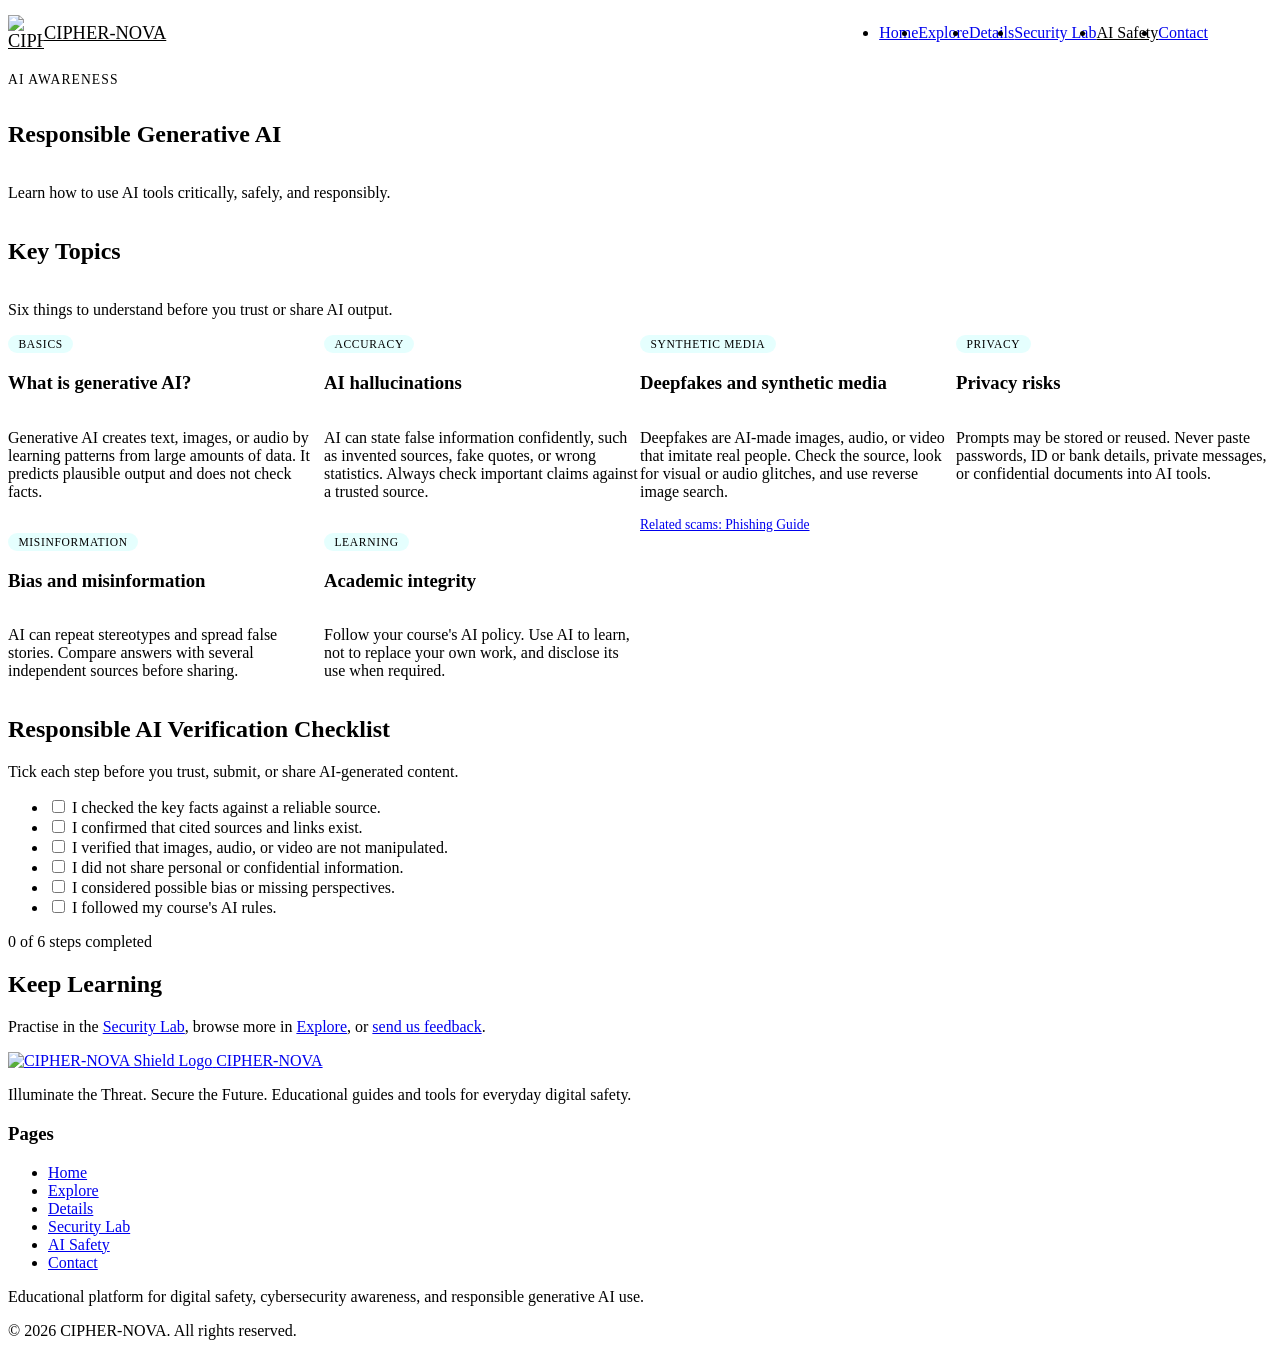
==== pages/ai-safety.html @ e1cb3e1b "fix: reorganized the project for clarity and applied the js functionality to security-lab.js" ====
<!doctype html>
<html lang="en">
  <head>
    <meta charset="UTF-8" />
    <meta name="viewport" content="width=device-width, initial-scale=1.0" />
    <meta
      name="description"
      content="Learn how generative AI works, where it fails, and how to verify AI output before you trust or share it."
    />
    <link rel="stylesheet" href="../css/global.css" />
    <link rel="stylesheet" href="../css/components.css" />
    <title>Responsible Generative AI | CIPHER-NOVA</title>
  </head>
  <body>
    <header class="navbar">
      <a href="../index.html" aria-label="CIPHER-NOVA Home" class="logo">
        <img
          src="../assets/icons/cipher-nova-logo.svg"
          alt="CIPHER-NOVA Shield Logo"
          width="36"
          height="36"
        />
        <span>CIPHER-NOVA</span>
      </a>

      <nav aria-label="Primary Navigation">
        <ul>
          <li><a href="../index.html">Home</a></li>
          <li><a href="explore.html">Explore</a></li>
          <li><a href="details.html">Details</a></li>
          <li><a href="security-lab.html">Security Lab</a></li>
          <li><a href="ai-safety.html" aria-current="page">AI Safety</a></li>
          <li><a href="contact.html">Contact</a></li>
        </ul>
      </nav>
    </header>

    <main>
      <section class="hero">
        <p>AI AWARENESS</p>
        <h1>Responsible Generative AI</h1>
        <p>Learn how to use AI tools critically, safely, and responsibly.</p>
      </section>

      <section class="featured">
        <h2>Key Topics</h2>
        <p>Six things to understand before you trust or share AI output.</p>

        <article id="what-is-genai">
          <span>Basics</span>
          <h3>What is generative AI?</h3>
          <p>
            Generative AI creates text, images, or audio by learning patterns
            from large amounts of data. It predicts plausible output and does
            not check facts.
          </p>
        </article>

        <article id="hallucinations">
          <span>Accuracy</span>
          <h3>AI hallucinations</h3>
          <p>
            AI can state false information confidently, such as invented
            sources, fake quotes, or wrong statistics. Always check important
            claims against a trusted source.
          </p>
        </article>

        <article id="deepfakes">
          <span>Synthetic Media</span>
          <h3>Deepfakes and synthetic media</h3>
          <p>
            Deepfakes are AI-made images, audio, or video that imitate real
            people. Check the source, look for visual or audio glitches, and use
            reverse image search.
          </p>
          <a href="details.html">Related scams: Phishing Guide</a>
        </article>

        <article id="privacy">
          <span>Privacy</span>
          <h3>Privacy risks</h3>
          <p>
            Prompts may be stored or reused. Never paste passwords, ID or bank
            details, private messages, or confidential documents into AI tools.
          </p>
        </article>

        <article id="bias">
          <span>Misinformation</span>
          <h3>Bias and misinformation</h3>
          <p>
            AI can repeat stereotypes and spread false stories. Compare answers
            with several independent sources before sharing.
          </p>
        </article>

        <article id="integrity">
          <span>Learning</span>
          <h3>Academic integrity</h3>
          <p>
            Follow your course's AI policy. Use AI to learn, not to replace your
            own work, and disclose its use when required.
          </p>
        </article>
      </section>

      <section id="checklist">
        <h2>Responsible AI Verification Checklist</h2>
        <p>Tick each step before you trust, submit, or share AI-generated content.</p>

        <form id="ai-checklist">
          <ul class="checklist">
            <li>
              <input type="checkbox" id="check-1" />
              <label for="check-1">I checked the key facts against a reliable source.</label>
            </li>
            <li>
              <input type="checkbox" id="check-2" />
              <label for="check-2">I confirmed that cited sources and links exist.</label>
            </li>
            <li>
              <input type="checkbox" id="check-3" />
              <label for="check-3">I verified that images, audio, or video are not manipulated.</label>
            </li>
            <li>
              <input type="checkbox" id="check-4" />
              <label for="check-4">I did not share personal or confidential information.</label>
            </li>
            <li>
              <input type="checkbox" id="check-5" />
              <label for="check-5">I considered possible bias or missing perspectives.</label>
            </li>
            <li>
              <input type="checkbox" id="check-6" />
              <label for="check-6">I followed my course's AI rules.</label>
            </li>
          </ul>

          <p id="checklist-summary" role="status">0 of 6 steps completed</p>
        </form>
      </section>

      <section>
        <h2>Keep Learning</h2>
        <p>
          Practise in the <a href="security-lab.html">Security Lab</a>, browse
          more in <a href="explore.html">Explore</a>, or
          <a href="contact.html">send us feedback</a>.
        </p>
      </section>
    </main>

    <footer>
      <div>
        <a href="../index.html">
          <img
            src="../assets/icons/cipher-nova-logo.svg"
            alt="CIPHER-NOVA Shield Logo"
            width="30"
            height="30"
          />
          <span>CIPHER-NOVA</span>
        </a>
        <p>
          Illuminate the Threat. Secure the Future. Educational guides and tools
          for everyday digital safety.
        </p>
      </div>

      <nav aria-label="Footer Navigation">
        <h3>Pages</h3>
        <ul>
          <li><a href="../index.html">Home</a></li>
          <li><a href="explore.html">Explore</a></li>
          <li><a href="details.html">Details</a></li>
          <li><a href="security-lab.html">Security Lab</a></li>
          <li><a href="ai-safety.html">AI Safety</a></li>
          <li><a href="contact.html">Contact</a></li>
        </ul>
      </nav>

      <div>
        <p>
          Educational platform for digital safety, cybersecurity awareness, and
          responsible generative AI use.
        </p>
        <p>&copy; 2026 CIPHER-NOVA. All rights reserved.</p>
      </div>
    </footer>

    <script src="../js/ai-safety.js" defer></script>
  </body>
</html>
---- css/components.css ----
.navbar,
body > header {
  max-width: 1200px;
  margin: 0 auto var(--base);
  padding: var(--small) clamp(var(--small), 3vw, var(--base));
  background: var(--bg-glass);
  -webkit-backdrop-filter: blur(12px);
  backdrop-filter: blur(12px);
  border: 1px solid var(--border-light);
  border-radius: 12px;
  display: flex;
  flex-wrap: wrap;
  justify-content: space-between;
  align-items: center;
  gap: var(--small);
}

.navbar .logo,
body > header > a:first-child {
  display: inline-flex;
  align-items: center;
  gap: var(--tiny);
  flex-shrink: 0;
  color: var(--text-base);
  font-size: 1.15rem;
}

.navbar .logo img,
body > header > a:first-child img {
  width: 36px;
  height: 36px;
  display: block;
}

.navbar .logo span,
body > header > a:first-child span {
  white-space: nowrap;
}

.navbar nav,
body > header nav {
  display: flex;
  flex: 1;
  justify-content: flex-end;
}

.navbar nav ul,
body > header nav ul {
  display: flex;
  flex-wrap: wrap;
  justify-content: flex-end;
  align-items: center;
  gap: var(--small);
}

.navbar nav a[aria-current="page"],
body > header nav a[aria-current="page"] {
  color: var(--neon-pink);
  text-shadow: var(--glow-pink);
  border-bottom: 2px solid var(--neon-pink);
  padding-bottom: 2px;
}

.hero,
.explore-hero,
.details-hero,
.lab1 {
  display: flex;
  flex-direction: column;
  gap: var(--small);
}

.hero > p:first-child,
.explore-hero > p:first-child,
.details-hero > p:first-child,
.lab1 > p:first-child {
  font-family: var(--font-highlights);
  font-size: 0.85rem;
  letter-spacing: 0.08em;
  color: var(--neon-pink);
}

.hero > div {
  display: flex;
  flex-wrap: wrap;
  gap: var(--small);
  margin-top: var(--tiny);
}

.hero img,
.details-hero img {
  display: block;
  width: 100%;
  max-height: 450px;
  margin-top: var(--small);
  border-radius: 10px;
  border: 1px solid var(--border-light);
  object-fit: cover;
}

.btn,
.hero > div a,
.next-steps-cta a,
#finalResultsCard a,
.decision-actions button,
#resetFiltersBtn {
  display: inline-flex;
  align-items: center;
  justify-content: center;
  gap: var(--tiny);
  padding: 0.65rem 1.25rem;
  border-radius: 8px;
  color: var(--text-base);
  font-family: var(--font-highlights);
  font-size: 0.85rem;
  font-weight: var(--font-bold);
  letter-spacing: 0.04em;
  text-decoration: none;
  background: var(--bg-glass);
  border: 1px solid var(--border-strong);
  -webkit-backdrop-filter: blur(12px);
  backdrop-filter: blur(12px);
  cursor: pointer;
  transition:
    transform 0.2s ease,
    border-color 0.2s ease,
    box-shadow 0.2s ease,
    color 0.2s ease;
}

.btn:hover,
.hero > div a:hover,
.next-steps-cta a:hover,
#finalResultsCard a:hover,
.decision-actions button:hover,
#resetFiltersBtn:hover {
  transform: translateY(-2px);
  color: var(--neon-cyan);
  border-color: var(--neon-cyan);
  box-shadow: var(--glow-cyan);
  text-shadow: none;
}

.btn:active,
.decision-actions button:active {
  transform: translateY(0);
}

button[type="submit"] {
  background: rgba(0, 255, 240, 0.14);
  border-color: var(--neon-cyan);
  color: var(--neon-cyan);
}

button[type="submit"]:hover {
  background: rgba(0, 255, 240, 0.24);
}

.badge,
.channel-badge,
.featured article > span:first-child {
  display: inline-block;
  width: fit-content;
  padding: 0.2rem 0.65rem;
  border-radius: 999px;
  font-family: var(--font-highlights);
  font-size: 0.72rem;
  font-weight: var(--font-bold);
  letter-spacing: 0.06em;
  text-transform: uppercase;
  color: var(--neon-cyan);
  background: rgba(0, 255, 240, 0.1);
  border: 1px solid var(--border-strong);
}

.flag-tag {
  display: inline-block;
  margin-left: 0.35rem;
  padding: 0.1rem 0.5rem;
  border-radius: 4px;
  font-family: var(--font-highlights);
  font-size: 0.72rem;
  color: var(--neon-pink);
  background: rgba(255, 46, 159, 0.12);
  border: 1px solid rgba(255, 46, 159, 0.4);
}

.card-container,
.variants-grid,
.featured,
.purpose ol,
.lifecycle-steps {
  display: grid;
  grid-template-columns: repeat(auto-fit, minmax(260px, 1fr));
  gap: var(--base);
}

.featured > h2,
.featured > p {
  grid-column: 1 / -1;
}

.card,
.variant-card,
.featured article,
.intro article,
.purpose li,
.lifecycle-steps li {
  display: flex;
  flex-direction: column;
  gap: var(--small);
  padding: var(--base);
  background: var(--bg-panel);
  -webkit-backdrop-filter: blur(12px);
  backdrop-filter: blur(12px);
  border: 1px solid var(--border-light);
  border-radius: 12px;
  transition:
    transform 0.3s ease,
    border-color 0.3s ease,
    box-shadow 0.3s ease;
}

.card:hover,
.variant-card:hover,
.featured article:hover,
.intro article:hover,
.purpose li:hover,
.lifecycle-steps li:hover {
  transform: translateY(-4px);
  border-color: var(--neon-cyan);
  box-shadow: var(--glow-cyan);
}

.card img {
  width: 100%;
  height: 190px;
  object-fit: cover;
  border-radius: 8px;
  border: 1px solid var(--border-light);
}

.card a,
.featured article a {
  margin-top: auto;
  font-family: var(--font-highlights);
  font-size: 0.85rem;
}

.filter-controls {
  display: flex;
  flex-direction: column;
  gap: var(--small);
  margin-top: var(--small);
}

.search-bar {
  display: flex;
  flex-direction: column;
  gap: var(--tiny);
}

.search-bar label {
  font-family: var(--font-highlights);
  font-size: 0.85rem;
  color: var(--text-gray);
}

.search-bar input,
.input,
.textarea,
.select {
  width: 100%;
  padding: 0.7rem var(--small);
  background: rgba(9, 24, 51, 0.75);
  border: 1px solid var(--border-light);
  border-radius: 8px;
  color: var(--text-base);
  font-family: var(--font-base);
  font-size: 1rem;
  transition:
    border-color 0.3s ease,
    box-shadow 0.3s ease;
}

.search-bar input::placeholder,
.input::placeholder,
.textarea::placeholder {
  color: var(--text-gray);
  opacity: 0.75;
}

.search-bar input:focus,
.input:focus,
.textarea:focus,
.select:focus {
  outline: none;
  background: var(--bg-darkblue);
  border-color: var(--neon-cyan);
  box-shadow: var(--glow-cyan);
}

.filter-buttons {
  display: flex;
  flex-wrap: wrap;
  gap: var(--tiny);
}

.filter-btn {
  padding: 0.45rem 0.9rem;
  border-radius: 999px;
  background: var(--bg-panel);
  border: 1px solid var(--border-light);
  color: var(--text-gray);
  font-family: var(--font-highlights);
  font-size: 0.78rem;
  cursor: pointer;
  transition: all 0.25s ease;
}

.filter-btn:hover {
  color: var(--text-base);
  border-color: var(--neon-cyan);
}

.filter-btn.active,
.filter-btn[aria-pressed="true"] {
  color: var(--bg-dark);
  background: var(--neon-cyan);
  border-color: var(--neon-cyan);
  box-shadow: var(--glow-cyan);
  font-weight: var(--font-bold);
}

.empty-state {
  padding: var(--base);
  text-align: center;
  background: var(--bg-panel);
  border: 1px dashed var(--border-strong);
  border-radius: 12px;
  display: flex;
  flex-direction: column;
  align-items: center;
  gap: var(--small);
}

.warning-signs-section ul,
.prevention-section ul,
.lab3 ul {
  display: flex;
  flex-direction: column;
  gap: var(--small);
}

.warning-signs-section li,
.prevention-section li,
.lab3 li {
  padding: var(--small) var(--base);
  background: var(--bg-panel);
  border-left: 3px solid var(--neon-cyan);
  border-radius: 0 8px 8px 0;
}

.warning-signs-section li {
  border-left-color: var(--neon-pink);
}

.sample-message,
.scenario-viewer {
  display: flex;
  flex-direction: column;
  gap: var(--small);
  padding: var(--base);
  background: rgba(6, 16, 36, 0.85);
  border: 1px solid var(--border-strong);
  border-radius: 12px;
}

.sample-meta,
.message-header {
  padding-bottom: var(--small);
  border-bottom: 1px solid var(--border-light);
  display: flex;
  flex-direction: column;
  gap: var(--tiny);
}

.message-meta div {
  display: flex;
  flex-wrap: wrap;
  gap: var(--tiny);
}

.message-meta dt {
  font-weight: var(--font-bold);
  color: var(--text-gray);
}

.sample-body,
.message-body {
  display: flex;
  flex-direction: column;
  gap: var(--small);
}

.link-preview-box {
  padding: var(--small);
  background: rgba(255, 46, 159, 0.08);
  border: 1px solid rgba(255, 46, 159, 0.35);
  border-radius: 8px;
  display: flex;
  flex-direction: column;
  gap: 0.35rem;
  font-size: 0.9rem;
}

.lab-scoreboard {
  display: grid;
  grid-template-columns: repeat(auto-fit, minmax(150px, 1fr));
  gap: var(--small);
  margin-top: var(--small);
}

.lab-scoreboard > div {
  padding: var(--small);
  background: var(--bg-panel);
  border: 1px solid var(--border-light);
  border-radius: 10px;
  display: flex;
  flex-direction: column;
  gap: 0.25rem;
}

.lab-scoreboard span {
  font-size: 0.8rem;
  color: var(--text-gray);
  text-transform: uppercase;
  letter-spacing: 0.05em;
}

.lab-scoreboard strong {
  font-family: var(--font-highlights);
  font-size: 1.35rem;
  color: var(--neon-cyan);
}

.decision-panel {
  display: flex;
  flex-direction: column;
  gap: var(--small);
}

.decision-panel fieldset {
  border: 1px solid var(--border-light);
  border-radius: 10px;
  padding: var(--small);
  display: flex;
  flex-wrap: wrap;
  gap: var(--small);
}

.decision-panel legend {
  padding: 0 var(--tiny);
  font-family: var(--font-highlights);
  font-size: 0.9rem;
  color: var(--text-gray);
}

.choice-option {
  flex: 1 1 200px;
  display: flex;
  align-items: center;
  gap: var(--tiny);
  padding: 0.85rem var(--small);
  background: var(--bg-panel);
  border: 1px solid var(--border-light);
  border-radius: 8px;
  cursor: pointer;
  transition:
    border-color 0.25s ease,
    box-shadow 0.25s ease;
}

.choice-option:hover {
  border-color: var(--neon-cyan);
}

.choice-option:has(input:checked) {
  border-color: var(--neon-cyan);
  background: rgba(0, 255, 240, 0.1);
  box-shadow: var(--glow-cyan);
}

.choice-option input[type="radio"] {
  accent-color: var(--neon-cyan);
  width: 1.1rem;
  height: 1.1rem;
}

.decision-actions,
.next-steps-cta > div,
#finalResultsCard {
  display: flex;
  flex-wrap: wrap;
  gap: var(--small);
  align-items: center;
}

.next-steps-cta,
.feedback-panel,
#finalResultsCard {
  padding: var(--base);
  background: var(--bg-panel);
  border: 1px solid var(--neon-cyan);
  border-radius: 12px;
  box-shadow: var(--glow-cyan);
  display: flex;
  flex-direction: column;
  align-items: flex-start;
  gap: var(--small);
}

.feedback-panel ul {
  list-style: disc;
  padding-left: 1.25rem;
  display: flex;
  flex-direction: column;
  gap: 0.4rem;
}

/* the simulator adds these two classes when you answer - colour the panel */
.feedback-panel.is-correct {
  border-color: #35d69a;
  box-shadow: 0 0 12px rgba(53, 214, 154, 0.45);
}

.feedback-panel.is-incorrect {
  border-color: var(--neon-pink);
  box-shadow: var(--glow-pink);
}
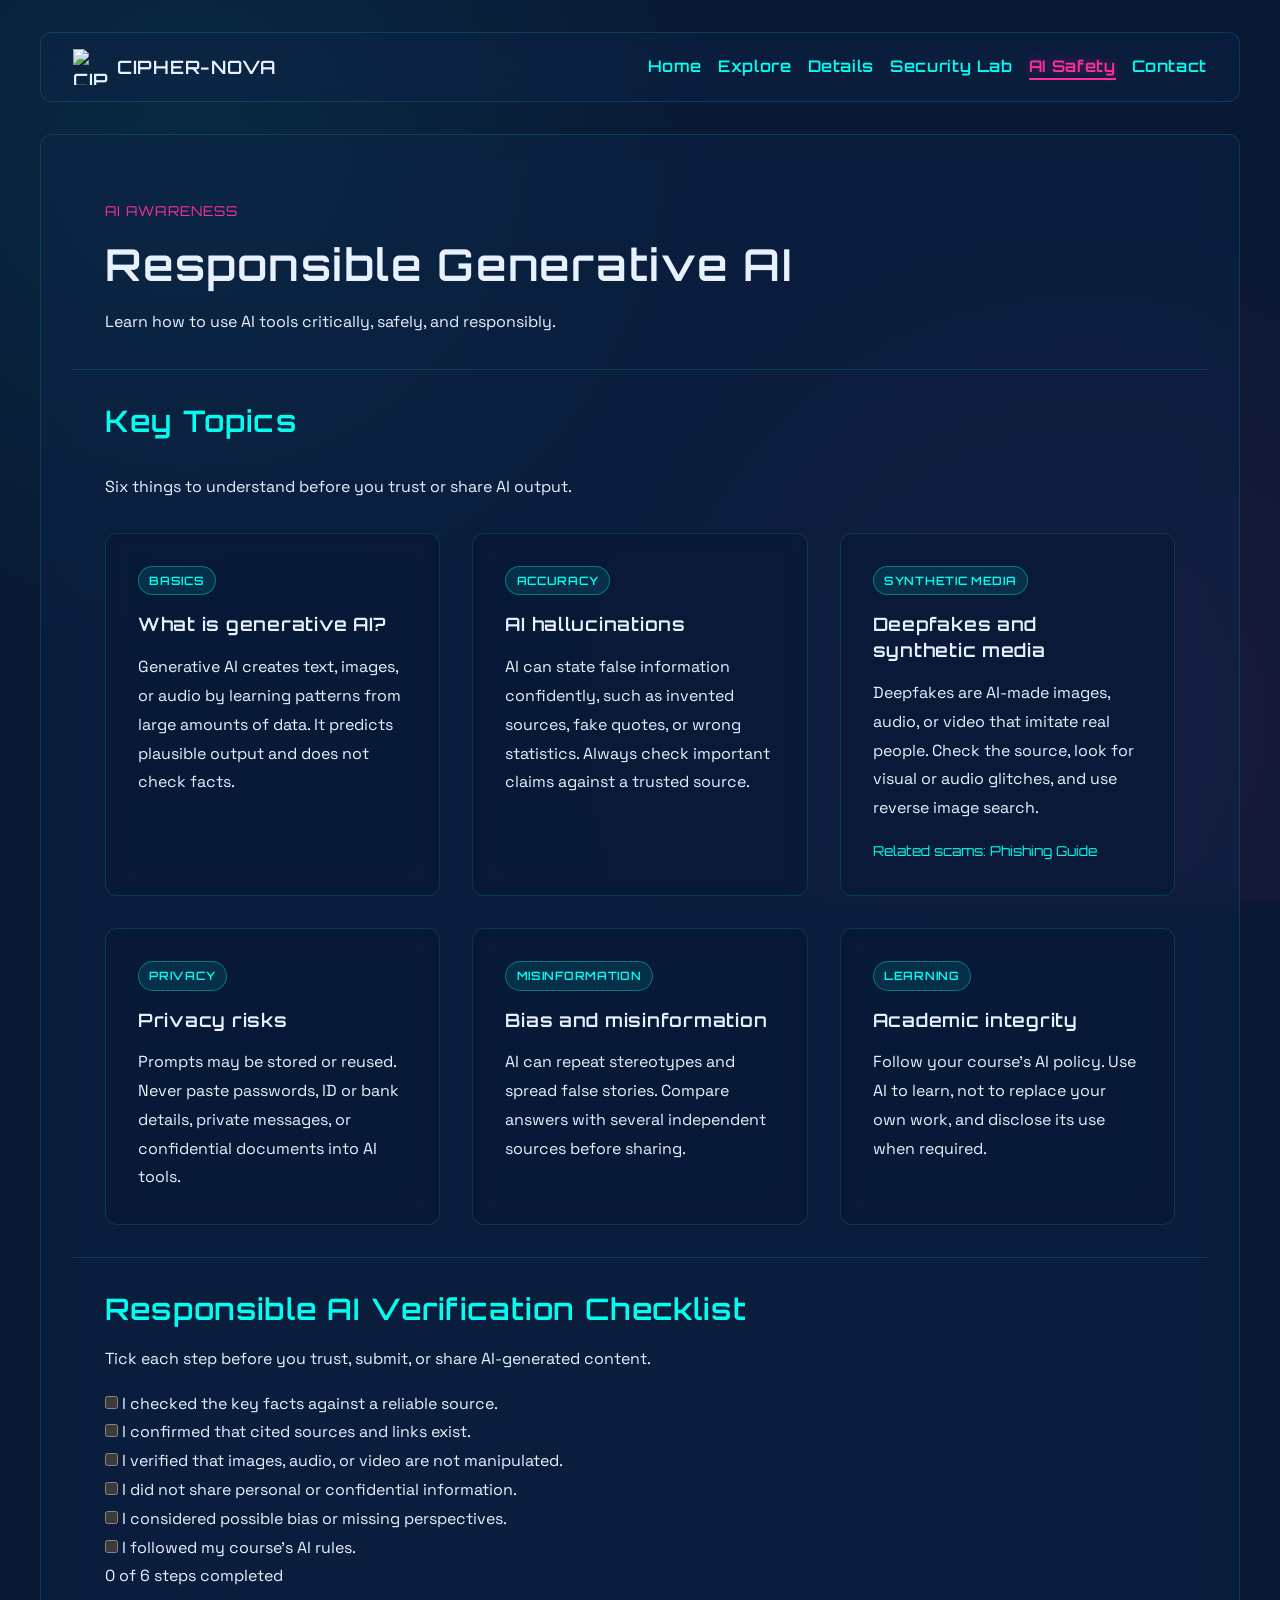
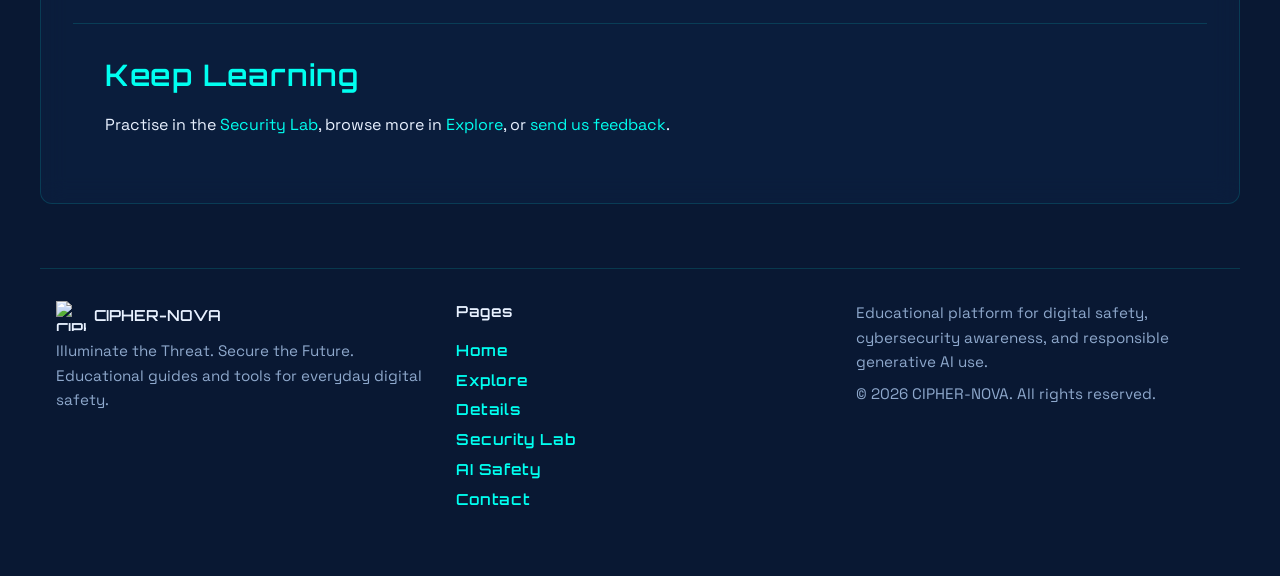
==== commit 431816b9: "feat: update README structure, add new images, and enhance CSS/JS functionality" ====
--- a/pages/ai-safety.html
+++ b/pages/ai-safety.html
@@ -9,6 +9,7 @@
     />
     <link rel="stylesheet" href="../css/global.css" />
     <link rel="stylesheet" href="../css/components.css" />
+    <script src="../js/ai-safety.js" defer></script>
     <title>Responsible Generative AI | CIPHER-NOVA</title>
   </head>
   <body>
@@ -105,12 +106,12 @@
         </article>
       </section>
 
-      <section id="checklist">
+      <section>
         <h2>Responsible AI Verification Checklist</h2>
         <p>Tick each step before you trust, submit, or share AI-generated content.</p>
 
         <form id="ai-checklist">
-          <ul class="checklist">
+          <ul>
             <li>
               <input type="checkbox" id="check-1" />
               <label for="check-1">I checked the key facts against a reliable source.</label>
@@ -188,7 +189,5 @@
         <p>&copy; 2026 CIPHER-NOVA. All rights reserved.</p>
       </div>
     </footer>
-
-    <script src="../js/ai-safety.js" defer></script>
   </body>
 </html>
--- a/css/global.css
+++ b/css/global.css
@@ -0,0 +1,202 @@
+@import url("https://fonts.googleapis.com/css2?family=Orbitron:wght@400..900&family=Space+Grotesk:wght@300..700&display=swap");
+
+*,
+*::before,
+*::after {
+  margin: 0;
+  padding: 0;
+  box-sizing: border-box;
+}
+
+:root {
+  --bg-dark: #091833;
+  --bg-darkblue: #0f2447;
+  --bg-glass: rgba(15, 36, 71, 0.45);
+  --bg-panel: rgba(9, 24, 51, 0.65);
+  --neon-cyan: #00fff0;
+  --neon-pink: #ff2e9f;
+  --text-base: #e8f1ff;
+  --text-gray: #8ea8cc;
+
+  --border-light: rgba(0, 255, 240, 0.14);
+  --border-strong: rgba(0, 255, 240, 0.35);
+  --glow-cyan: 0 0 12px rgba(0, 255, 240, 0.45);
+  --glow-pink: 0 0 12px rgba(255, 46, 159, 0.45);
+
+  --tiny: 0.5rem;
+  --small: 1rem;
+  --base: 2rem;
+  --large: 4rem;
+
+  --font-highlights: "Orbitron", sans-serif;
+  --font-base: "Space Grotesk", sans-serif;
+  --font-mono: ui-monospace, SFMono-Regular, Menlo, Monaco, Consolas, monospace;
+  --font-regular: 400;
+  --font-bold: 600;
+}
+
+[hidden] {
+  display: none !important;
+}
+
+html {
+  scroll-behavior: smooth;
+  color-scheme: dark;
+}
+
+body {
+  min-height: 100vh;
+  padding: clamp(var(--small), 3vw, var(--base));
+  background:
+    radial-gradient(
+      circle at 15% 15%,
+      rgba(0, 255, 240, 0.08),
+      transparent 40%
+    ),
+    radial-gradient(
+      circle at 85% 80%,
+      rgba(255, 46, 159, 0.08),
+      transparent 40%
+    ),
+    var(--bg-dark);
+  background-attachment: fixed;
+  color: var(--text-base);
+  font-family: var(--font-base);
+  font-weight: var(--font-regular);
+  line-height: 1.6;
+  -webkit-font-smoothing: antialiased;
+}
+
+h1,
+h2,
+h3,
+nav,
+.logo {
+  font-family: var(--font-highlights);
+  font-weight: var(--font-bold);
+  letter-spacing: 0.04em;
+}
+
+h1 {
+  font-size: clamp(1.75rem, 4vw, 2.75rem);
+  line-height: 1.2;
+}
+
+h2 {
+  font-size: clamp(1.35rem, 2.5vw, 1.85rem);
+  line-height: 1.3;
+  color: var(--neon-cyan);
+}
+
+h3 {
+  font-size: 1.15rem;
+  line-height: 1.4;
+}
+
+p {
+  max-width: 72ch;
+}
+
+main {
+  max-width: 1200px;
+  margin: clamp(var(--small), 3vw, var(--base)) auto
+    clamp(var(--base), 5vw, var(--large));
+  padding: clamp(var(--small), 4vw, var(--base));
+  background-color: var(--bg-glass);
+  -webkit-backdrop-filter: blur(12px);
+  backdrop-filter: blur(12px);
+  border: 1px solid var(--border-light);
+  border-radius: 12px;
+  line-height: 1.8;
+}
+
+section {
+  display: flex;
+  flex-direction: column;
+  gap: var(--small);
+  padding: clamp(var(--small), 3vw, var(--base));
+}
+
+section + section {
+  border-top: 1px solid var(--border-light);
+}
+
+ol,
+ul {
+  list-style: none;
+}
+
+code {
+  font-family: var(--font-mono);
+  font-size: 0.9em;
+  padding: 0.15em 0.4em;
+  background: rgba(0, 255, 240, 0.08);
+  border: 1px solid var(--border-light);
+  border-radius: 4px;
+  color: var(--neon-cyan);
+  word-break: break-word;
+}
+
+a {
+  color: var(--neon-cyan);
+  text-decoration: none;
+  transition:
+    color 0.3s ease,
+    text-shadow 0.3s ease;
+}
+
+a:hover,
+a:focus-visible {
+  color: var(--neon-pink);
+  text-shadow: var(--glow-pink);
+}
+
+a:focus-visible,
+button:focus-visible,
+input:focus-visible,
+select:focus-visible,
+textarea:focus-visible {
+  outline: 2px solid var(--neon-pink);
+  outline-offset: 3px;
+  border-radius: 4px;
+}
+
+footer {
+  max-width: 1200px;
+  margin: 0 auto;
+  padding: var(--base) var(--small);
+  border-top: 1px solid var(--border-light);
+  display: grid;
+  grid-template-columns: repeat(auto-fit, minmax(220px, 1fr));
+  gap: var(--base);
+  color: var(--text-gray);
+  font-size: 0.95rem;
+}
+
+footer > div,
+footer > nav {
+  display: flex;
+  flex-direction: column;
+  gap: var(--tiny);
+}
+
+footer > div:first-child > a {
+  display: inline-flex;
+  align-items: center;
+  gap: var(--tiny);
+  font-family: var(--font-highlights);
+  font-weight: var(--font-bold);
+  color: var(--text-base);
+}
+
+footer h3 {
+  font-size: 0.95rem;
+  color: var(--text-base);
+  margin-bottom: var(--tiny);
+}
+
+footer ul {
+  display: flex;
+  flex-direction: column;
+  gap: 0.35rem;
+}
--- a/css/components.css
+++ b/css/components.css
@@ -98,7 +98,6 @@
   object-fit: cover;
 }
 
-.btn,
 .hero > div a,
 .next-steps-cta a,
 #finalResultsCard a,
@@ -128,7 +127,6 @@
     color 0.2s ease;
 }
 
-.btn:hover,
 .hero > div a:hover,
 .next-steps-cta a:hover,
 #finalResultsCard a:hover,
@@ -141,7 +139,6 @@
   text-shadow: none;
 }
 
-.btn:active,
 .decision-actions button:active {
   transform: translateY(0);
 }
@@ -266,10 +263,7 @@
   color: var(--text-gray);
 }
 
-.search-bar input,
-.input,
-.textarea,
-.select {
+.search-bar input {
   width: 100%;
   padding: 0.7rem var(--small);
   background: rgba(9, 24, 51, 0.75);
@@ -283,17 +277,12 @@
     box-shadow 0.3s ease;
 }
 
-.search-bar input::placeholder,
-.input::placeholder,
-.textarea::placeholder {
+.search-bar input::placeholder {
   color: var(--text-gray);
   opacity: 0.75;
 }
 
-.search-bar input:focus,
-.input:focus,
-.textarea:focus,
-.select:focus {
+.search-bar input:focus {
   outline: none;
   background: var(--bg-darkblue);
   border-color: var(--neon-cyan);
@@ -498,7 +487,6 @@
 }
 
 .decision-actions,
-.next-steps-cta > div,
 #finalResultsCard {
   display: flex;
   flex-wrap: wrap;
